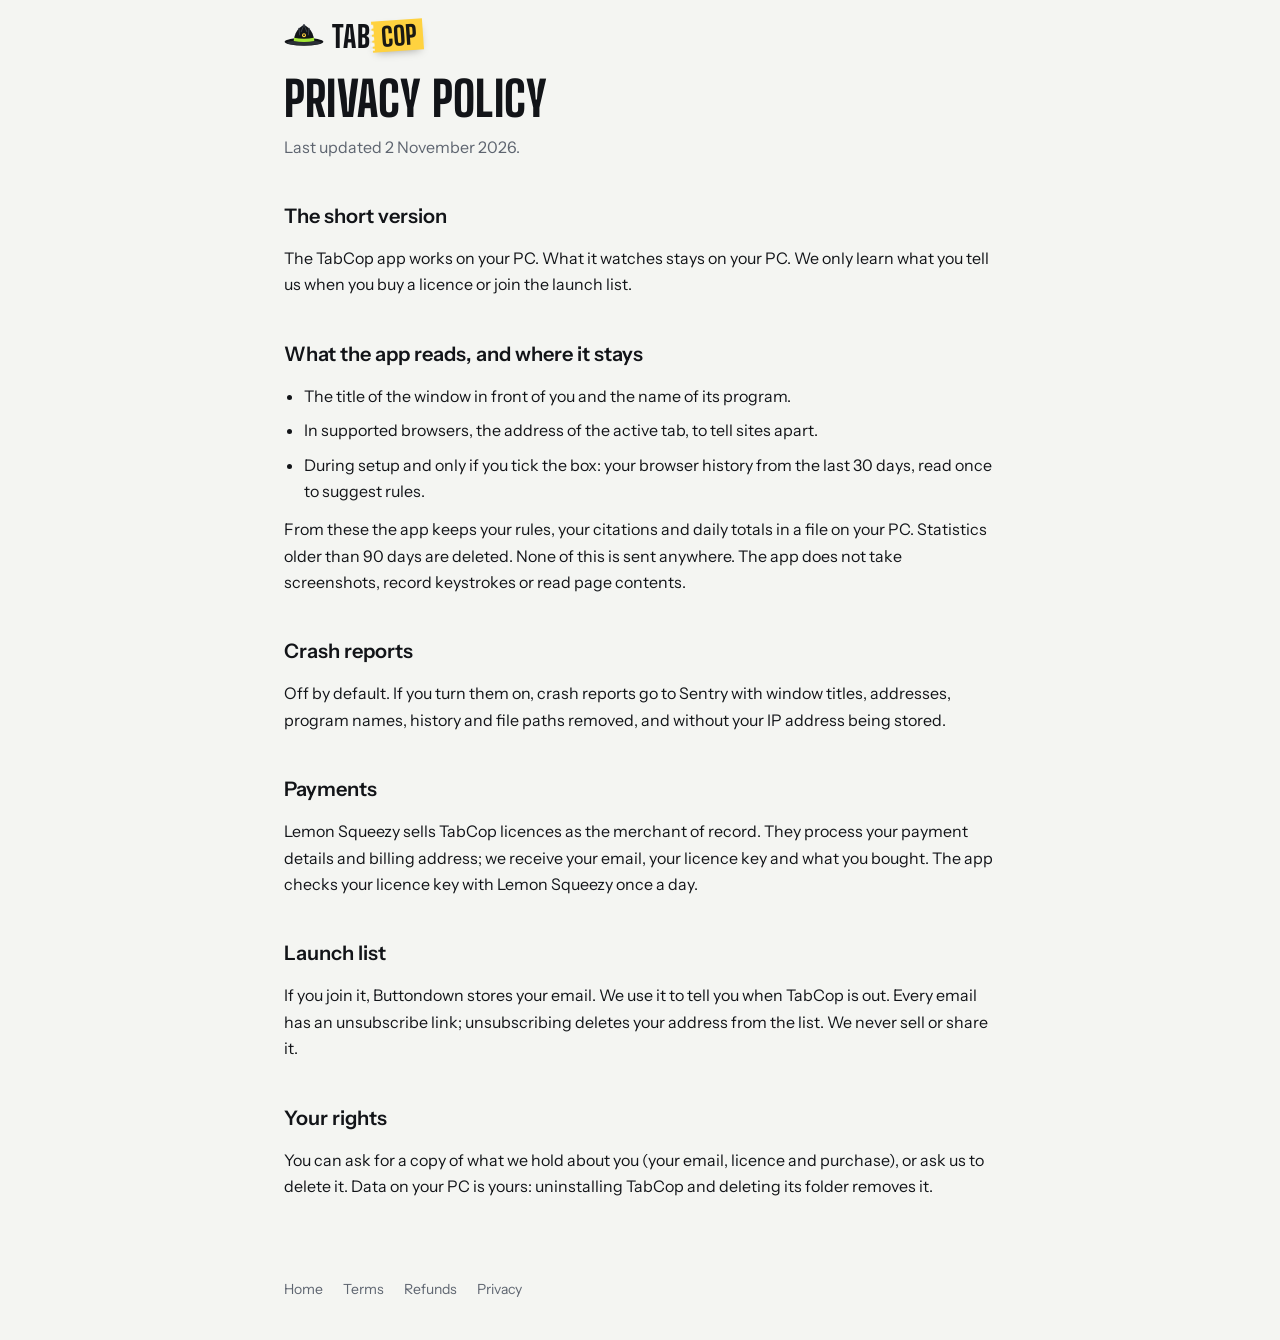
==== privacy/index.html @ 55a89e0f "Publish site from b881e9f" ====
<!DOCTYPE html><html lang="en"><head><meta charset="utf-8"><meta name="viewport" content="width=device-width, initial-scale=1"><title>Privacy policy · TabCop</title><meta name="description" content="What TabCop looks at, where it is kept, and who processes what."><meta property="og:title" content="Privacy policy · TabCop"><meta property="og:description" content="What TabCop looks at, where it is kept, and who processes what."><meta name="theme-color" content="#f4f5f2"><link rel="icon" href="/favicon.svg" type="image/svg+xml"><link rel="stylesheet" href="/_astro/Logo.6TvJ3xuP.css"></head><body><header class="mx-auto max-w-[760px] px-6 py-5"><a href="/" class="logo md" aria-label="TabCop home" data-astro-cid-f7espo7c><svg class="hat" viewBox="0 0 64 40" aria-hidden="true" data-astro-cid-f7espo7c><!-- drill sergeant's campaign hat: Montana-peak crown with four pinches,
         wide brim with a shaded underside, lime band, brass badge --><ellipse cx="32" cy="30" rx="31" ry="6.5" fill="#121418" data-astro-cid-f7espo7c></ellipse><ellipse cx="32" cy="31.6" rx="27" ry="4" fill="#2a2f36" data-astro-cid-f7espo7c></ellipse><path d="M15.5 29 C 16.5 20, 19.5 13, 24 8.5 L 32 2.5 L 40 8.5 C 44.5 13, 47.5 20, 48.5 29 Z" fill="#121418" data-astro-cid-f7espo7c></path><path d="M32 2.5 L 27.5 14 M32 2.5 L 36.5 14 M24 8.5 L 25 19 M40 8.5 L 39 19" stroke="#3b424c" stroke-width="1.5" stroke-linecap="round" fill="none" data-astro-cid-f7espo7c></path><path d="M16 23.5 Q 32 27 48 23.5 L 48.4 28.6 Q 32 32 15.6 28.6 Z" fill="#a3e635" data-astro-cid-f7espo7c></path><circle cx="32" cy="19.5" r="3.2" fill="#ffd23f" data-astro-cid-f7espo7c></circle><circle cx="32" cy="19.5" r="1.4" fill="#121418" data-astro-cid-f7espo7c></circle></svg><span class="word" data-astro-cid-f7espo7c><span class="tab" data-astro-cid-f7espo7c>Tab</span><span class="cop" data-astro-cid-f7espo7c>Cop</span></span></a></header><main class="mx-auto max-w-[760px] px-6 pb-20 text-[16px] leading-[1.65] [&amp;_h2]:mt-10 [&amp;_h2]:text-[20px] [&amp;_h2]:font-semibold [&amp;_p]:mt-3 [&amp;_li]:mt-2 [&amp;_ul]:mt-3 [&amp;_ul]:list-disc [&amp;_ul]:pl-5 [&amp;_a]:underline"><h1 class="display text-[48px]">Privacy policy</h1><p class="text-muted">Last updated 2 November 2026.</p><h2>The short version</h2><p>The TabCop app works on your PC. What it watches stays on your PC. We only learn what you tell us when you buy a licence or join the launch list.</p><h2>What the app reads, and where it stays</h2><ul><li>The title of the window in front of you and the name of its program.</li><li>In supported browsers, the address of the active tab, to tell sites apart.</li><li>During setup and only if you tick the box: your browser history from the last 30 days, read once to suggest rules.</li></ul><p>From these the app keeps your rules, your citations and daily totals in a file on your PC. Statistics older than 90 days are deleted. None of this is sent anywhere. The app does not take screenshots, record keystrokes or read page contents.</p><h2>Crash reports</h2><p>Off by default. If you turn them on, crash reports go to Sentry with window titles, addresses, program names, history and file paths removed, and without your IP address being stored.</p><h2>Payments</h2><p>Lemon Squeezy sells TabCop licences as the merchant of record. They process your payment details and billing address; we receive your email, your licence key and what you bought. The app checks your licence key with Lemon Squeezy once a day.</p><h2>Launch list</h2><p>If you join it, Buttondown stores your email. We use it to tell you when TabCop is out. Every email has an unsubscribe link; unsubscribing deletes your address from the list. We never sell or share it.</p><h2>Your rights</h2><p>You can ask for a copy of what we hold about you (your email, licence and purchase), or ask us to delete it. Data on your PC is yours: uninstalling TabCop and deleting its folder removes it.</p></main><footer class="mx-auto flex max-w-[760px] flex-wrap gap-5 px-6 pb-10 text-[14px] text-muted"><a href="/" class="hover:text-ink">Home</a><a href="/terms" class="hover:text-ink">Terms</a><a href="/refunds" class="hover:text-ink">Refunds</a><a href="/privacy" class="hover:text-ink">Privacy</a></footer></body></html>
---- _astro/Logo.6TvJ3xuP.css ----
@font-face{font-family:Big Shoulders Display;font-style:normal;font-display:swap;font-weight:800;src:url(/_astro/big-shoulders-display-vietnamese-800-normal.TfqTMNKp.woff2)format("woff2"),url(/_astro/big-shoulders-display-vietnamese-800-normal.zHzF0To4.woff)format("woff");unicode-range:U+102-103,U+110-111,U+128-129,U+168-169,U+1A0-1A1,U+1AF-1B0,U+300-301,U+303-304,U+308-309,U+323,U+329,U+1EA0-1EF9,U+20AB}@font-face{font-family:Big Shoulders Display;font-style:normal;font-display:swap;font-weight:800;src:url(/_astro/big-shoulders-display-latin-ext-800-normal.fpv_pHPA.woff2)format("woff2"),url(/_astro/big-shoulders-display-latin-ext-800-normal.BQnXNQRw.woff)format("woff");unicode-range:U+100-2BA,U+2BD-2C5,U+2C7-2CC,U+2CE-2D7,U+2DD-2FF,U+304,U+308,U+329,U+1D00-1DBF,U+1E00-1E9F,U+1EF2-1EFF,U+2020,U+20A0-20AB,U+20AD-20C0,U+2113,U+2C60-2C7F,U+A720-A7FF}@font-face{font-family:Big Shoulders Display;font-style:normal;font-display:swap;font-weight:800;src:url(/_astro/big-shoulders-display-latin-800-normal.DDUD9Xuh.woff2)format("woff2"),url(/_astro/big-shoulders-display-latin-800-normal.CI0lhnTM.woff)format("woff");unicode-range:U+??,U+131,U+152-153,U+2BB-2BC,U+2C6,U+2DA,U+2DC,U+304,U+308,U+329,U+2000-206F,U+20AC,U+2122,U+2191,U+2193,U+2212,U+2215,U+FEFF,U+FFFD}@font-face{font-family:Instrument Sans Variable;font-style:normal;font-display:swap;font-weight:400 700;src:url(/_astro/instrument-sans-latin-ext-wght-normal.B5bTHO_g.woff2)format("woff2-variations");unicode-range:U+100-2BA,U+2BD-2C5,U+2C7-2CC,U+2CE-2D7,U+2DD-2FF,U+304,U+308,U+329,U+1D00-1DBF,U+1E00-1E9F,U+1EF2-1EFF,U+2020,U+20A0-20AB,U+20AD-20C0,U+2113,U+2C60-2C7F,U+A720-A7FF}@font-face{font-family:Instrument Sans Variable;font-style:normal;font-display:swap;font-weight:400 700;src:url(/_astro/instrument-sans-latin-wght-normal.BbzFLZTg.woff2)format("woff2-variations");unicode-range:U+??,U+131,U+152-153,U+2BB-2BC,U+2C6,U+2DA,U+2DC,U+304,U+308,U+329,U+2000-206F,U+20AC,U+2122,U+2191,U+2193,U+2212,U+2215,U+FEFF,U+FFFD}@font-face{font-family:JetBrains Mono;font-style:normal;font-display:swap;font-weight:400;src:url([data-uri])format("woff2"),url([data-uri])format("woff");unicode-range:U+460-52F,U+1C80-1C8A,U+20B4,U+2DE0-2DFF,U+A640-A69F,U+FE2E-FE2F}@font-face{font-family:JetBrains Mono;font-style:normal;font-display:swap;font-weight:400;src:url(/_astro/jetbrains-mono-cyrillic-400-normal.BEIGL1Tu.woff2)format("woff2"),url(/_astro/jetbrains-mono-cyrillic-400-normal.ugxPyKxw.woff)format("woff");unicode-range:U+301,U+400-45F,U+490-491,U+4B0-4B1,U+2116}@font-face{font-family:JetBrains Mono;font-style:normal;font-display:swap;font-weight:400;src:url(/_astro/jetbrains-mono-greek-400-normal.C190GLew.woff2)format("woff2"),url(/_astro/jetbrains-mono-greek-400-normal.B9oWc5Lo.woff)format("woff");unicode-range:U+370-377,U+37A-37F,U+384-38A,U+38C,U+38E-3A1,U+3A3-3FF}@font-face{font-family:JetBrains Mono;font-style:normal;font-display:swap;font-weight:400;src:url([data-uri])format("woff2"),url(/_astro/jetbrains-mono-vietnamese-400-normal.CqNFfHCs.woff)format("woff");unicode-range:U+102-103,U+110-111,U+128-129,U+168-169,U+1A0-1A1,U+1AF-1B0,U+300-301,U+303-304,U+308-309,U+323,U+329,U+1EA0-1EF9,U+20AB}@font-face{font-family:JetBrains Mono;font-style:normal;font-display:swap;font-weight:400;src:url(/_astro/jetbrains-mono-latin-ext-400-normal.Bc8Ftmh3.woff2)format("woff2"),url(/_astro/jetbrains-mono-latin-ext-400-normal.fXTG6kC5.woff)format("woff");unicode-range:U+100-2BA,U+2BD-2C5,U+2C7-2CC,U+2CE-2D7,U+2DD-2FF,U+304,U+308,U+329,U+1D00-1DBF,U+1E00-1E9F,U+1EF2-1EFF,U+2020,U+20A0-20AB,U+20AD-20C0,U+2113,U+2C60-2C7F,U+A720-A7FF}@font-face{font-family:JetBrains Mono;font-style:normal;font-display:swap;font-weight:400;src:url(/_astro/jetbrains-mono-latin-400-normal.V6pRDFza.woff2)format("woff2"),url(/_astro/jetbrains-mono-latin-400-normal.6-qcROiO.woff)format("woff");unicode-range:U+??,U+131,U+152-153,U+2BB-2BC,U+2C6,U+2DA,U+2DC,U+304,U+308,U+329,U+2000-206F,U+20AC,U+2122,U+2191,U+2193,U+2212,U+2215,U+FEFF,U+FFFD}@font-face{font-family:JetBrains Mono;font-style:normal;font-display:swap;font-weight:600;src:url([data-uri])format("woff2"),url([data-uri])format("woff");unicode-range:U+460-52F,U+1C80-1C8A,U+20B4,U+2DE0-2DFF,U+A640-A69F,U+FE2E-FE2F}@font-face{font-family:JetBrains Mono;font-style:normal;font-display:swap;font-weight:600;src:url(/_astro/jetbrains-mono-cyrillic-600-normal.EVf6-Yzo.woff2)format("woff2"),url(/_astro/jetbrains-mono-cyrillic-600-normal.8K4wrrwR.woff)format("woff");unicode-range:U+301,U+400-45F,U+490-491,U+4B0-4B1,U+2116}@font-face{font-family:JetBrains Mono;font-style:normal;font-display:swap;font-weight:600;src:url(/_astro/jetbrains-mono-greek-600-normal.H7WoG9Et.woff2)format("woff2"),url(/_astro/jetbrains-mono-greek-600-normal.mc2nkWzM.woff)format("woff");unicode-range:U+370-377,U+37A-37F,U+384-38A,U+38C,U+38E-3A1,U+3A3-3FF}@font-face{font-family:JetBrains Mono;font-style:normal;font-display:swap;font-weight:600;src:url([data-uri])format("woff2"),url(/_astro/jetbrains-mono-vietnamese-600-normal.OWROknRo.woff)format("woff");unicode-range:U+102-103,U+110-111,U+128-129,U+168-169,U+1A0-1A1,U+1AF-1B0,U+300-301,U+303-304,U+308-309,U+323,U+329,U+1EA0-1EF9,U+20AB}@font-face{font-family:JetBrains Mono;font-style:normal;font-display:swap;font-weight:600;src:url(/_astro/jetbrains-mono-latin-ext-600-normal.BfB_LPfz.woff2)format("woff2"),url(/_astro/jetbrains-mono-latin-ext-600-normal.DObL3zCW.woff)format("woff");unicode-range:U+100-2BA,U+2BD-2C5,U+2C7-2CC,U+2CE-2D7,U+2DD-2FF,U+304,U+308,U+329,U+1D00-1DBF,U+1E00-1E9F,U+1EF2-1EFF,U+2020,U+20A0-20AB,U+20AD-20C0,U+2113,U+2C60-2C7F,U+A720-A7FF}@font-face{font-family:JetBrains Mono;font-style:normal;font-display:swap;font-weight:600;src:url(/_astro/jetbrains-mono-latin-600-normal.C8RAYTDA.woff2)format("woff2"),url(/_astro/jetbrains-mono-latin-600-normal.BfsvjouI.woff)format("woff");unicode-range:U+??,U+131,U+152-153,U+2BB-2BC,U+2C6,U+2DA,U+2DC,U+304,U+308,U+329,U+2000-206F,U+20AC,U+2122,U+2191,U+2193,U+2212,U+2215,U+FEFF,U+FFFD}@layer properties{@supports (((-webkit-hyphens:none)) and (not (margin-trim:inline))) or ((-moz-orient:inline) and (not (color:rgb(from red r g b)))){*,:before,:after,::backdrop{--tw-rotate-x:initial;--tw-rotate-y:initial;--tw-rotate-z:initial;--tw-skew-x:initial;--tw-skew-y:initial;--tw-divide-y-reverse:0;--tw-border-style:solid;--tw-leading:initial;--tw-font-weight:initial;--tw-shadow:0 0 #0000;--tw-shadow-color:initial;--tw-shadow-alpha:100%;--tw-inset-shadow:0 0 #0000;--tw-inset-shadow-color:initial;--tw-inset-shadow-alpha:100%;--tw-ring-color:initial;--tw-ring-shadow:0 0 #0000;--tw-inset-ring-color:initial;--tw-inset-ring-shadow:0 0 #0000;--tw-ring-inset:initial;--tw-ring-offset-width:0px;--tw-ring-offset-color:#fff;--tw-ring-offset-shadow:0 0 #0000}}}@layer theme{:root,:host{--font-sans:"Instrument Sans Variable", sans-serif;--font-mono:"JetBrains Mono", monospace;--color-white:#fff;--spacing:.25rem;--font-weight-normal:400;--font-weight-semibold:600;--default-transition-duration:.15s;--default-transition-timing-function:cubic-bezier(.4, 0, .2, 1);--default-font-family:"Instrument Sans Variable", sans-serif;--default-mono-font-family:"JetBrains Mono", monospace;--font-display:"Big Shoulders Display", sans-serif}}@layer base{*,:after,:before,::backdrop{box-sizing:border-box;border:0 solid;margin:0;padding:0}::file-selector-button{box-sizing:border-box;border:0 solid;margin:0;padding:0}html,:host{-webkit-text-size-adjust:100%;tab-size:4;line-height:1.5;font-family:var(--default-font-family,-apple-system, BlinkMacSystemFont, "Segoe UI", Roboto, "Helvetica Neue", "Noto Sans", Arial, sans-serif, "Apple Color Emoji", "Segoe UI Emoji", "Segoe UI Symbol", "Noto Color Emoji");font-feature-settings:var(--default-font-feature-settings,normal);font-variation-settings:var(--default-font-variation-settings,normal);-webkit-tap-highlight-color:transparent}hr{height:0;color:inherit;border-top-width:1px}abbr:where([title]){text-decoration:underline dotted}h1,h2,h3,h4,h5,h6{font-size:inherit;font-weight:inherit}a{color:inherit;-webkit-text-decoration:inherit;-webkit-text-decoration:inherit;-webkit-text-decoration:inherit;text-decoration:inherit}b,strong{font-weight:bolder}code,kbd,samp,pre{font-family:var(--default-mono-font-family,ui-monospace, SFMono-Regular, Menlo, Monaco, Consolas, "Liberation Mono", "Courier New", monospace);font-feature-settings:var(--default-mono-font-feature-settings,normal);font-variation-settings:var(--default-mono-font-variation-settings,normal);font-size:1em}small{font-size:80%}sub,sup{vertical-align:baseline;font-size:75%;line-height:0;position:relative}sub{bottom:-.25em}sup{top:-.5em}table{text-indent:0;border-color:inherit;border-collapse:collapse}:-moz-focusring:where(:not(iframe)){outline:auto}progress{vertical-align:baseline}summary{display:list-item}ol,ul,menu{list-style:none}img,svg,video,canvas,audio,iframe,embed,object{vertical-align:middle;display:block}img,video{max-width:100%;height:auto}button,input,select,optgroup,textarea{font:inherit;font-feature-settings:inherit;font-variation-settings:inherit;letter-spacing:inherit;color:inherit;opacity:1;background-color:#0000;border-radius:0}::file-selector-button{font:inherit;font-feature-settings:inherit;font-variation-settings:inherit;letter-spacing:inherit;color:inherit;opacity:1;background-color:#0000;border-radius:0}:where(select:is([multiple],[size])) optgroup{font-weight:bolder}:where(select:is([multiple],[size])) optgroup option{padding-inline-start:20px}::file-selector-button{margin-inline-end:4px}::placeholder{opacity:1}@supports (not ((-webkit-appearance:-apple-pay-button))) or (contain-intrinsic-size:1px){::placeholder{color:currentColor}@supports (color:color-mix(in lab, red, red)){::placeholder{color:color-mix(in oklab, currentcolor 50%, transparent)}}}textarea{resize:vertical}::-webkit-search-decoration{-webkit-appearance:none}::-webkit-date-and-time-value{min-height:1lh;text-align:inherit}::-webkit-datetime-edit{display:inline-flex}::-webkit-datetime-edit-fields-wrapper{padding:0}::-webkit-datetime-edit{padding-block:0}::-webkit-datetime-edit-year-field{padding-block:0}::-webkit-datetime-edit-month-field{padding-block:0}::-webkit-datetime-edit-day-field{padding-block:0}::-webkit-datetime-edit-hour-field{padding-block:0}::-webkit-datetime-edit-minute-field{padding-block:0}::-webkit-datetime-edit-second-field{padding-block:0}::-webkit-datetime-edit-millisecond-field{padding-block:0}::-webkit-datetime-edit-meridiem-field{padding-block:0}::-webkit-calendar-picker-indicator{line-height:1}:-moz-ui-invalid{box-shadow:none}button,input:where([type=button],[type=reset],[type=submit]){appearance:button}::file-selector-button{appearance:button}::-webkit-inner-spin-button{height:auto}::-webkit-outer-spin-button{height:auto}[hidden]:where(:not([hidden=until-found])){display:none!important}}@layer components;@layer utilities{.sr-only{clip-path:inset(50%);white-space:nowrap;border-width:0;width:1px;height:1px;margin:-1px;padding:0;position:absolute;overflow:hidden}.absolute{position:absolute}.relative{position:relative}.static{position:static}.top-6{top:calc(var(--spacing) * 6)}.top-8{top:calc(var(--spacing) * 8)}.right-2{right:calc(var(--spacing) * 2)}.right-\[-38\%\]{right:-38%}.bottom-0{bottom:0}.left-5{left:calc(var(--spacing) * 5)}.left-6{left:calc(var(--spacing) * 6)}.m-0{margin:0}.mx-auto{margin-inline:auto}.my-1{margin-block:var(--spacing)}.mt-2{margin-top:calc(var(--spacing) * 2)}.mt-3{margin-top:calc(var(--spacing) * 3)}.mt-4{margin-top:calc(var(--spacing) * 4)}.mt-5{margin-top:calc(var(--spacing) * 5)}.mt-6{margin-top:calc(var(--spacing) * 6)}.mt-8{margin-top:calc(var(--spacing) * 8)}.mt-10{margin-top:calc(var(--spacing) * 10)}.mt-12{margin-top:calc(var(--spacing) * 12)}.mb-8{margin-bottom:calc(var(--spacing) * 8)}.block{display:block}.flex{display:flex}.grid{display:grid}.inline-block{display:inline-block}.h-\[220px\]{height:220px}.w-\[36\%\]{width:36%}.w-\[54\%\]{width:54%}.w-\[58\%\]{width:58%}.w-\[62\%\]{width:62%}.w-\[150px\]{width:150px}.max-w-\[16ch\]{max-width:16ch}.max-w-\[30ch\]{max-width:30ch}.max-w-\[40ch\]{max-width:40ch}.max-w-\[46ch\]{max-width:46ch}.max-w-\[52ch\]{max-width:52ch}.max-w-\[62ch\]{max-width:62ch}.max-w-\[520px\]{max-width:520px}.max-w-\[760px\]{max-width:760px}.max-w-\[860px\]{max-width:860px}.max-w-\[1180px\]{max-width:1180px}.min-w-\[240px\]{min-width:240px}.flex-1{flex:1}.-rotate-6{rotate:-6deg}.rotate-\[-7deg\]{rotate:-7deg}.transform{transform:var(--tw-rotate-x,) var(--tw-rotate-y,) var(--tw-rotate-z,) var(--tw-skew-x,) var(--tw-skew-y,)}.cursor-pointer{cursor:pointer}.list-none{list-style-type:none}.grid-cols-1{grid-template-columns:repeat(1,minmax(0,1fr))}.grid-cols-\[150px_1fr\]{grid-template-columns:150px 1fr}.flex-col{flex-direction:column}.flex-wrap{flex-wrap:wrap}.items-baseline{align-items:baseline}.items-center{align-items:center}.items-end{align-items:flex-end}.justify-between{justify-content:space-between}.gap-1\.5{gap:calc(var(--spacing) * 1.5)}.gap-2{gap:calc(var(--spacing) * 2)}.gap-3{gap:calc(var(--spacing) * 3)}.gap-4{gap:calc(var(--spacing) * 4)}.gap-5{gap:calc(var(--spacing) * 5)}.gap-6{gap:calc(var(--spacing) * 6)}.gap-12{gap:calc(var(--spacing) * 12)}:where(.divide-y>:not(:last-child)){--tw-divide-y-reverse:0;border-bottom-style:var(--tw-border-style);border-top-style:var(--tw-border-style);border-top-width:calc(1px * var(--tw-divide-y-reverse));border-bottom-width:calc(1px * calc(1 - var(--tw-divide-y-reverse)))}:where(.divide-line>:not(:last-child)){border-color:var(--line)}.self-center{align-self:center}.overflow-hidden{overflow:hidden}.rounded-\[4px\]{border-radius:4px}.rounded-\[5px\]{border-radius:5px}.rounded-\[8px\]{border-radius:8px}.rounded-\[12px\]{border-radius:12px}.border{border-style:var(--tw-border-style);border-width:1px}.border-\[1\.5px\]{border-style:var(--tw-border-style);border-width:1.5px}.border-y{border-block-style:var(--tw-border-style);border-block-width:1px}.border-t{border-top-style:var(--tw-border-style);border-top-width:1px}.border-dashed{--tw-border-style:dashed;border-style:dashed}.border-line{border-color:var(--line)}.bg-\[\#fffdf7\]{background-color:#fffdf7}.bg-ink{background-color:var(--ink)}.bg-raised{background-color:var(--raised)}.bg-surface{background-color:var(--surface)}.bg-wash{background-color:var(--wash)}.p-3{padding:calc(var(--spacing) * 3)}.p-6{padding:calc(var(--spacing) * 6)}.px-2{padding-inline:calc(var(--spacing) * 2)}.px-3{padding-inline:calc(var(--spacing) * 3)}.px-4{padding-inline:calc(var(--spacing) * 4)}.px-5{padding-inline:calc(var(--spacing) * 5)}.px-6{padding-inline:calc(var(--spacing) * 6)}.py-1{padding-block:var(--spacing)}.py-1\.5{padding-block:calc(var(--spacing) * 1.5)}.py-3\.5{padding-block:calc(var(--spacing) * 3.5)}.py-5{padding-block:calc(var(--spacing) * 5)}.py-10{padding-block:calc(var(--spacing) * 10)}.py-20{padding-block:calc(var(--spacing) * 20)}.pt-10{padding-top:calc(var(--spacing) * 10)}.pb-10{padding-bottom:calc(var(--spacing) * 10)}.pb-20{padding-bottom:calc(var(--spacing) * 20)}.text-\[11px\]{font-size:11px}.text-\[13px\]{font-size:13px}.text-\[14px\]{font-size:14px}.text-\[15px\]{font-size:15px}.text-\[16px\]{font-size:16px}.text-\[18px\]{font-size:18px}.text-\[19px\]{font-size:19px}.text-\[20px\]{font-size:20px}.text-\[22px\]{font-size:22px}.text-\[48px\]{font-size:48px}.text-\[56px\]{font-size:56px}.text-\[clamp\(2\.4rem\,4\.5vw\,3\.8rem\)\]{font-size:clamp(2.4rem,4.5vw,3.8rem)}.text-\[clamp\(2\.6rem\,5vw\,4\.4rem\)\]{font-size:clamp(2.6rem,5vw,4.4rem)}.text-\[clamp\(3\.2rem\,7vw\,6rem\)\]{font-size:clamp(3.2rem,7vw,6rem)}.leading-\[1\.65\]{--tw-leading:1.65;line-height:1.65}.font-normal{--tw-font-weight:var(--font-weight-normal);font-weight:var(--font-weight-normal)}.font-semibold{--tw-font-weight:var(--font-weight-semibold);font-weight:var(--font-weight-semibold)}.text-\[\#c9cdc6\]{color:#c9cdc6}.text-\[\#f4f5f2\]{color:#f4f5f2}.text-ink{color:var(--ink)}.text-muted{color:var(--muted)}.text-ticket{color:var(--ticket)}.text-white{color:var(--color-white)}.underline{text-decoration-line:underline}.shadow-\[0_0_0_1px_var\(--line\)\]{--tw-shadow:0 0 0 1px var(--tw-shadow-color,var(--line));box-shadow:var(--tw-inset-shadow), var(--tw-inset-ring-shadow), var(--tw-ring-offset-shadow), var(--tw-ring-shadow), var(--tw-shadow)}.shadow-\[0_0_0_2px_var\(--ink\)\]{--tw-shadow:0 0 0 2px var(--tw-shadow-color,var(--ink));box-shadow:var(--tw-inset-shadow), var(--tw-inset-ring-shadow), var(--tw-ring-offset-shadow), var(--tw-ring-shadow), var(--tw-shadow)}.shadow-\[0_10px_24px_-10px_rgba\(0\,0\,0\,\.4\)\]{--tw-shadow:0 10px 24px -10px var(--tw-shadow-color,#0006);box-shadow:var(--tw-inset-shadow), var(--tw-inset-ring-shadow), var(--tw-ring-offset-shadow), var(--tw-ring-shadow), var(--tw-shadow)}.transition{transition-property:color,background-color,border-color,outline-color,text-decoration-color,fill,stroke,--tw-gradient-from,--tw-gradient-via,--tw-gradient-to,opacity,box-shadow,transform,translate,scale,rotate,filter,-webkit-backdrop-filter,backdrop-filter,display,content-visibility,overlay,pointer-events;transition-timing-function:var(--tw-ease,var(--default-transition-timing-function));transition-duration:var(--tw-duration,var(--default-transition-duration))}.group-open\:rotate-45:is(:where(.group):is([open],:popover-open,:open) *){rotate:45deg}.placeholder\:text-muted::placeholder{color:var(--muted)}@media (hover:hover){.hover\:text-ink:hover{color:var(--ink)}}.disabled\:cursor-not-allowed:disabled{cursor:not-allowed}.disabled\:opacity-50:disabled{opacity:.5}@media (width>=40rem){.sm\:col-span-2{grid-column:span 2/span 2}.sm\:grid-cols-2{grid-template-columns:repeat(2,minmax(0,1fr))}}@media (width>=64rem){.lg\:grid-cols-2{grid-template-columns:repeat(2,minmax(0,1fr))}.lg\:grid-cols-\[2fr_3fr_3fr\]{grid-template-columns:2fr 3fr 3fr}.lg\:grid-cols-\[3fr_2fr_2fr\]{grid-template-columns:3fr 2fr 2fr}.lg\:grid-cols-\[5fr_6fr\]{grid-template-columns:5fr 6fr}.lg\:grid-cols-\[5fr_7fr\]{grid-template-columns:5fr 7fr}}.\[\&_a\]\:underline a{text-decoration-line:underline}.\[\&_h2\]\:mt-10 h2{margin-top:calc(var(--spacing) * 10)}.\[\&_h2\]\:text-\[20px\] h2{font-size:20px}.\[\&_h2\]\:font-semibold h2{--tw-font-weight:var(--font-weight-semibold);font-weight:var(--font-weight-semibold)}.\[\&_li\]\:mt-2 li{margin-top:calc(var(--spacing) * 2)}.\[\&_p\]\:mt-3 p,.\[\&_ul\]\:mt-3 ul{margin-top:calc(var(--spacing) * 3)}.\[\&_ul\]\:list-disc ul{list-style-type:disc}.\[\&_ul\]\:pl-5 ul{padding-left:calc(var(--spacing) * 5)}}:root{--bg:#f4f5f2;--surface:#fff;--raised:#fafaf8;--ink:#121418;--muted:#5e6570;--line:#e2e4e0;--wash:#eceee9;--ticket:#ffd23f;--ticket-ink:#1b1a14;--ticket-text:#8a6a00;--go:#a3e635;--on-go:#13200a;--red:#d63b30;--green:#2e8b5e;color-scheme:light}html{scroll-behavior:smooth}body{background:var(--bg);color:var(--ink);font-family:var(--font-sans);-webkit-font-smoothing:antialiased;margin:0;font-size:17px;line-height:1.5}.display{font-family:var(--font-display);text-transform:uppercase;letter-spacing:.005em;font-weight:800;line-height:.96}.mono{font-family:var(--font-mono);font-variant-numeric:tabular-nums}:focus-visible{outline:2px solid var(--ink);outline-offset:3px}.citation{background:var(--ticket);color:var(--ticket-ink);font:500 12px/1.55 var(--font-mono);position:relative;box-shadow:0 16px 30px -12px #00000073}.citation:before{content:"";background:radial-gradient(circle at 5px 0, transparent 4px, var(--ticket) 4.5px) -5px 0 / 10px 6px repeat-x;height:6px;position:absolute;top:-6px;left:0;right:0}.citation .row{white-space:nowrap;justify-content:space-between;gap:10px;display:flex}.dl{cursor:pointer;font-family:var(--font-sans);color:inherit;background:0 0;border:0;align-items:stretch;padding:0;text-decoration:none;display:inline-flex;position:relative}.dl .main{background:var(--go);color:var(--on-go);z-index:2;border-radius:4px 0 0 4px;align-items:center;gap:12px;padding:17px 22px 17px 20px;font-size:17px;font-weight:600;line-height:1;display:inline-flex;position:relative}.dl .stub{z-index:2;background:var(--ink);color:var(--go);font:600 10.5px/1.1 var(--font-mono);letter-spacing:.04em;text-align:left;transform-origin:0 100%;border-radius:0 4px 4px 0;flex-direction:column;justify-content:center;gap:3px;padding:0 16px 0 14px;transition:transform .26s cubic-bezier(.3,1.4,.5,1);display:flex;position:relative}.dl .stub b{font:800 19px/1 var(--font-display)}.dl .stub:before{content:"";background:radial-gradient(circle, var(--bg) 2.2px, transparent 2.6px) 0 0 / 6px 7px repeat-y;width:6px;position:absolute;top:3px;bottom:3px;left:-3px}.dl .main,.dl .stub{box-shadow:0 3px #121418d9}.dl .peek{z-index:1;pointer-events:none;width:58px;height:46px;position:absolute;bottom:100%;left:22px;overflow:hidden}.dl .peek svg{width:58px;transition:transform .28s cubic-bezier(.2,.9,.25,1.2);transform:translateY(115%)}.dl .say{z-index:3;white-space:nowrap;color:#1d1d1f;font:600 13px/1 var(--font-sans);opacity:0;pointer-events:none;background:#fffdf7;border-radius:10px;padding:8px 10px;transition:opacity .16s,transform .2s;position:absolute;bottom:calc(100% + 14px);left:86px;transform:translateY(6px)scale(.95);box-shadow:0 8px 18px -8px #0006,0 0 0 1px #0000000f}.dl:hover .stub,.dl:focus-visible .stub{transform:rotate(7deg)translate(3px,-2px)}.dl:hover .peek svg,.dl:focus-visible .peek svg{transform:translateY(8%)}.dl:hover .say,.dl:focus-visible .say{opacity:1;transition-delay:.16s;transform:none}.dl:active .main,.dl:active .stub{transform:translateY(2px);box-shadow:0 1px #121418d9}.dl.torn .stub{animation:.7s cubic-bezier(.5,0,.75,0) forwards tear}.dl.torn .say{opacity:1;transform:none}@keyframes tear{0%{transform:rotate(7deg)translate(3px,-2px)}25%{transform:rotate(16deg)translate(10px,-6px)}to{opacity:0;transform:rotate(48deg)translate(60px,240px)}}.desk{aspect-ratio:16/10.2;box-shadow:0 30px 60px -30px #0a0e1473, 0 0 0 1px var(--line);background:#dde1dc;border-radius:12px;position:relative;overflow:hidden}.desk .win{background:#fff;border-radius:8px;width:74%;height:78%;position:absolute;top:6%;left:4%;overflow:hidden;box-shadow:0 12px 30px -12px #0006}.desk .tabs{background:#dee1e6;align-items:end;gap:4px;height:30px;padding:0 8px;display:flex}.desk .tab{height:24px;font:500 11px/24px var(--font-sans);color:#444;background:#f6f7f8;border-radius:6px 6px 0 0;padding:0 12px}.desk .video{aspect-ratio:16/9;background:linear-gradient(#23324a,#563a3a 70%,#2b1f1c);border-radius:6px;width:66%;position:absolute;top:52px;left:4%}.desk .video:after{content:"";background:linear-gradient(90deg,red 38%,#ffffff59 38%);height:3px;position:absolute;bottom:8%;left:3%;right:3%}.desk .side{gap:8px;width:22%;display:grid;position:absolute;top:52px;right:3%}.desk .side i{aspect-ratio:16/9;background:#c9ced6;border-radius:4px;display:block}.desk .taskbar{border-top:1px solid var(--line);background:#ffffffb3;height:7%;position:absolute;bottom:0;left:0;right:0}.desk .sgt{width:27%;position:absolute;bottom:7%;right:-2%}.desk .sgt svg{filter:drop-shadow(0 8px 12px #00000040);width:100%;display:block}.desk .bubble{color:#1d1d1f;background:#fffdf7;border-radius:12px;width:42%;padding:10px 12px;font-size:clamp(11px,1.15vw,14px);font-weight:600;line-height:1.3;position:absolute;bottom:52%;right:21%;box-shadow:0 10px 24px -10px #00000073,0 0 0 1px #0000000f}.desk .bubble .acts{gap:6px;margin-top:8px;display:flex}.desk .bubble .acts span{font:600 10.5px/1 var(--font-sans);border:1px solid #d9d6cc;border-radius:5px;padding:6px 8px}.desk .bubble .acts span:first-child{color:#fff;background:#1d1d1f;border-color:#1d1d1f}.desk .bubble .lost{font:600 10px/1 var(--font-mono);color:#c0392b;margin-top:6px}.desk .citation{width:34%;padding:14px 14px 12px;font-size:clamp(8px,.9vw,11px);position:absolute;top:40%;left:4%;transform:rotate(-5deg)}@media (prefers-reduced-motion:reduce){*,:before,:after{transition-duration:0s!important;animation-duration:0s!important}}@media (width<=640px){.desk{aspect-ratio:4/4.4}.desk .win{height:62%}.desk .bubble{z-index:2;width:60%;font-size:12.5px;top:30%;bottom:auto;right:6%}.desk .citation{width:46%;font-size:9px;top:auto;bottom:9%;left:3%}.desk .sgt{width:34%}}@property --tw-rotate-x{syntax:"*";inherits:false}@property --tw-rotate-y{syntax:"*";inherits:false}@property --tw-rotate-z{syntax:"*";inherits:false}@property --tw-skew-x{syntax:"*";inherits:false}@property --tw-skew-y{syntax:"*";inherits:false}@property --tw-divide-y-reverse{syntax:"*";inherits:false;initial-value:0}@property --tw-border-style{syntax:"*";inherits:false;initial-value:solid}@property --tw-leading{syntax:"*";inherits:false}@property --tw-font-weight{syntax:"*";inherits:false}@property --tw-shadow{syntax:"*";inherits:false;initial-value:0 0 #0000}@property --tw-shadow-color{syntax:"*";inherits:false}@property --tw-shadow-alpha{syntax:"<percentage>";inherits:false;initial-value:100%}@property --tw-inset-shadow{syntax:"*";inherits:false;initial-value:0 0 #0000}@property --tw-inset-shadow-color{syntax:"*";inherits:false}@property --tw-inset-shadow-alpha{syntax:"<percentage>";inherits:false;initial-value:100%}@property --tw-ring-color{syntax:"*";inherits:false}@property --tw-ring-shadow{syntax:"*";inherits:false;initial-value:0 0 #0000}@property --tw-inset-ring-color{syntax:"*";inherits:false}@property --tw-inset-ring-shadow{syntax:"*";inherits:false;initial-value:0 0 #0000}@property --tw-ring-inset{syntax:"*";inherits:false}@property --tw-ring-offset-width{syntax:"<length>";inherits:false;initial-value:0}@property --tw-ring-offset-color{syntax:"*";inherits:false;initial-value:#fff}@property --tw-ring-offset-shadow{syntax:"*";inherits:false;initial-value:0 0 #0000}.logo[data-astro-cid-f7espo7c]{color:var(--ink);font-family:var(--font-display);text-transform:uppercase;align-items:center;gap:8px;font-weight:800;line-height:1;text-decoration:none;display:inline-flex}.word[data-astro-cid-f7espo7c]{align-items:center;display:inline-flex}.hat[data-astro-cid-f7espo7c]{transform-origin:50% 90%;width:40px;height:auto;transition:transform .22s cubic-bezier(.3,1.4,.5,1)}.tab[data-astro-cid-f7espo7c]{letter-spacing:.01em;font-size:30px}.cop[data-astro-cid-f7espo7c]{background:var(--ticket);color:var(--ticket-ink);margin-left:2px;padding:3px 7px 2px 9px;font-size:26px;transition:transform .22s cubic-bezier(.3,1.4,.5,1);position:relative;transform:rotate(-4deg);box-shadow:0 4px 10px -4px #00000059}.cop[data-astro-cid-f7espo7c]:before{content:"";background:radial-gradient(circle, var(--bg) 2px, transparent 2.4px) 0 0 / 6px 6px repeat-y;width:6px;position:absolute;top:2px;bottom:2px;left:-3px}.logo[data-astro-cid-f7espo7c]:hover .hat[data-astro-cid-f7espo7c]{transform:rotate(-8deg)translateY(-2px)}.logo[data-astro-cid-f7espo7c]:hover .cop[data-astro-cid-f7espo7c]{transform:rotate(3deg)}.lg[data-astro-cid-f7espo7c] .hat[data-astro-cid-f7espo7c]{width:50px}.lg[data-astro-cid-f7espo7c] .tab[data-astro-cid-f7espo7c]{font-size:38px}.lg[data-astro-cid-f7espo7c] .cop[data-astro-cid-f7espo7c]{font-size:33px}
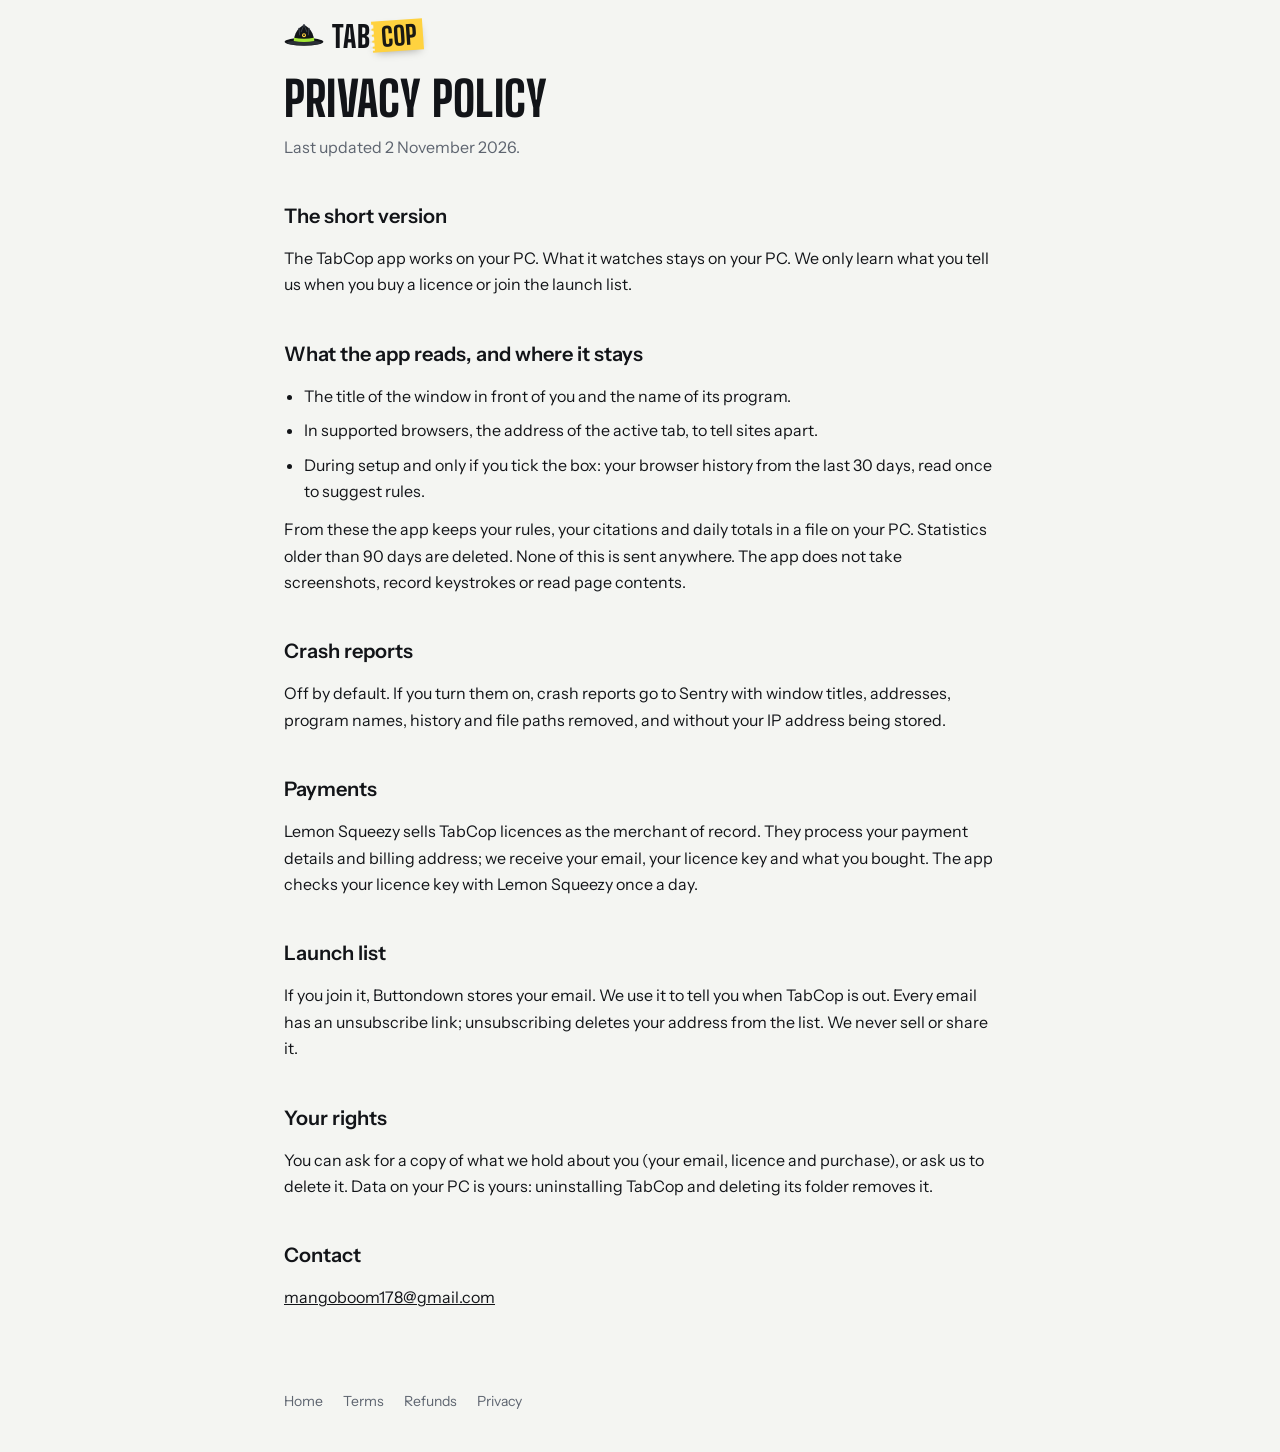
==== commit 65dc8859: "Publish site from 203ddc3" ====
--- a/privacy/index.html
+++ b/privacy/index.html
@@ -1,2 +1,2 @@
 <!DOCTYPE html><html lang="en"><head><meta charset="utf-8"><meta name="viewport" content="width=device-width, initial-scale=1"><title>Privacy policy · TabCop</title><meta name="description" content="What TabCop looks at, where it is kept, and who processes what."><meta property="og:title" content="Privacy policy · TabCop"><meta property="og:description" content="What TabCop looks at, where it is kept, and who processes what."><meta name="theme-color" content="#f4f5f2"><link rel="icon" href="/favicon.svg" type="image/svg+xml"><link rel="stylesheet" href="/_astro/Logo.6TvJ3xuP.css"></head><body><header class="mx-auto max-w-[760px] px-6 py-5"><a href="/" class="logo md" aria-label="TabCop home" data-astro-cid-f7espo7c><svg class="hat" viewBox="0 0 64 40" aria-hidden="true" data-astro-cid-f7espo7c><!-- drill sergeant's campaign hat: Montana-peak crown with four pinches,
-         wide brim with a shaded underside, lime band, brass badge --><ellipse cx="32" cy="30" rx="31" ry="6.5" fill="#121418" data-astro-cid-f7espo7c></ellipse><ellipse cx="32" cy="31.6" rx="27" ry="4" fill="#2a2f36" data-astro-cid-f7espo7c></ellipse><path d="M15.5 29 C 16.5 20, 19.5 13, 24 8.5 L 32 2.5 L 40 8.5 C 44.5 13, 47.5 20, 48.5 29 Z" fill="#121418" data-astro-cid-f7espo7c></path><path d="M32 2.5 L 27.5 14 M32 2.5 L 36.5 14 M24 8.5 L 25 19 M40 8.5 L 39 19" stroke="#3b424c" stroke-width="1.5" stroke-linecap="round" fill="none" data-astro-cid-f7espo7c></path><path d="M16 23.5 Q 32 27 48 23.5 L 48.4 28.6 Q 32 32 15.6 28.6 Z" fill="#a3e635" data-astro-cid-f7espo7c></path><circle cx="32" cy="19.5" r="3.2" fill="#ffd23f" data-astro-cid-f7espo7c></circle><circle cx="32" cy="19.5" r="1.4" fill="#121418" data-astro-cid-f7espo7c></circle></svg><span class="word" data-astro-cid-f7espo7c><span class="tab" data-astro-cid-f7espo7c>Tab</span><span class="cop" data-astro-cid-f7espo7c>Cop</span></span></a></header><main class="mx-auto max-w-[760px] px-6 pb-20 text-[16px] leading-[1.65] [&amp;_h2]:mt-10 [&amp;_h2]:text-[20px] [&amp;_h2]:font-semibold [&amp;_p]:mt-3 [&amp;_li]:mt-2 [&amp;_ul]:mt-3 [&amp;_ul]:list-disc [&amp;_ul]:pl-5 [&amp;_a]:underline"><h1 class="display text-[48px]">Privacy policy</h1><p class="text-muted">Last updated 2 November 2026.</p><h2>The short version</h2><p>The TabCop app works on your PC. What it watches stays on your PC. We only learn what you tell us when you buy a licence or join the launch list.</p><h2>What the app reads, and where it stays</h2><ul><li>The title of the window in front of you and the name of its program.</li><li>In supported browsers, the address of the active tab, to tell sites apart.</li><li>During setup and only if you tick the box: your browser history from the last 30 days, read once to suggest rules.</li></ul><p>From these the app keeps your rules, your citations and daily totals in a file on your PC. Statistics older than 90 days are deleted. None of this is sent anywhere. The app does not take screenshots, record keystrokes or read page contents.</p><h2>Crash reports</h2><p>Off by default. If you turn them on, crash reports go to Sentry with window titles, addresses, program names, history and file paths removed, and without your IP address being stored.</p><h2>Payments</h2><p>Lemon Squeezy sells TabCop licences as the merchant of record. They process your payment details and billing address; we receive your email, your licence key and what you bought. The app checks your licence key with Lemon Squeezy once a day.</p><h2>Launch list</h2><p>If you join it, Buttondown stores your email. We use it to tell you when TabCop is out. Every email has an unsubscribe link; unsubscribing deletes your address from the list. We never sell or share it.</p><h2>Your rights</h2><p>You can ask for a copy of what we hold about you (your email, licence and purchase), or ask us to delete it. Data on your PC is yours: uninstalling TabCop and deleting its folder removes it.</p></main><footer class="mx-auto flex max-w-[760px] flex-wrap gap-5 px-6 pb-10 text-[14px] text-muted"><a href="/" class="hover:text-ink">Home</a><a href="/terms" class="hover:text-ink">Terms</a><a href="/refunds" class="hover:text-ink">Refunds</a><a href="/privacy" class="hover:text-ink">Privacy</a></footer></body></html>+         wide brim with a shaded underside, lime band, brass badge --><ellipse cx="32" cy="30" rx="31" ry="6.5" fill="#121418" data-astro-cid-f7espo7c></ellipse><ellipse cx="32" cy="31.6" rx="27" ry="4" fill="#2a2f36" data-astro-cid-f7espo7c></ellipse><path d="M15.5 29 C 16.5 20, 19.5 13, 24 8.5 L 32 2.5 L 40 8.5 C 44.5 13, 47.5 20, 48.5 29 Z" fill="#121418" data-astro-cid-f7espo7c></path><path d="M32 2.5 L 27.5 14 M32 2.5 L 36.5 14 M24 8.5 L 25 19 M40 8.5 L 39 19" stroke="#3b424c" stroke-width="1.5" stroke-linecap="round" fill="none" data-astro-cid-f7espo7c></path><path d="M16 23.5 Q 32 27 48 23.5 L 48.4 28.6 Q 32 32 15.6 28.6 Z" fill="#a3e635" data-astro-cid-f7espo7c></path><circle cx="32" cy="19.5" r="3.2" fill="#ffd23f" data-astro-cid-f7espo7c></circle><circle cx="32" cy="19.5" r="1.4" fill="#121418" data-astro-cid-f7espo7c></circle></svg><span class="word" data-astro-cid-f7espo7c><span class="tab" data-astro-cid-f7espo7c>Tab</span><span class="cop" data-astro-cid-f7espo7c>Cop</span></span></a></header><main class="mx-auto max-w-[760px] px-6 pb-20 text-[16px] leading-[1.65] [&amp;_h2]:mt-10 [&amp;_h2]:text-[20px] [&amp;_h2]:font-semibold [&amp;_p]:mt-3 [&amp;_li]:mt-2 [&amp;_ul]:mt-3 [&amp;_ul]:list-disc [&amp;_ul]:pl-5 [&amp;_a]:underline"><h1 class="display text-[48px]">Privacy policy</h1><p class="text-muted">Last updated 2 November 2026.</p><h2>The short version</h2><p>The TabCop app works on your PC. What it watches stays on your PC. We only learn what you tell us when you buy a licence or join the launch list.</p><h2>What the app reads, and where it stays</h2><ul><li>The title of the window in front of you and the name of its program.</li><li>In supported browsers, the address of the active tab, to tell sites apart.</li><li>During setup and only if you tick the box: your browser history from the last 30 days, read once to suggest rules.</li></ul><p>From these the app keeps your rules, your citations and daily totals in a file on your PC. Statistics older than 90 days are deleted. None of this is sent anywhere. The app does not take screenshots, record keystrokes or read page contents.</p><h2>Crash reports</h2><p>Off by default. If you turn them on, crash reports go to Sentry with window titles, addresses, program names, history and file paths removed, and without your IP address being stored.</p><h2>Payments</h2><p>Lemon Squeezy sells TabCop licences as the merchant of record. They process your payment details and billing address; we receive your email, your licence key and what you bought. The app checks your licence key with Lemon Squeezy once a day.</p><h2>Launch list</h2><p>If you join it, Buttondown stores your email. We use it to tell you when TabCop is out. Every email has an unsubscribe link; unsubscribing deletes your address from the list. We never sell or share it.</p><h2>Your rights</h2><p>You can ask for a copy of what we hold about you (your email, licence and purchase), or ask us to delete it. Data on your PC is yours: uninstalling TabCop and deleting its folder removes it.</p><h2>Contact</h2><p><a class="underline" href="mailto:mangoboom178@gmail.com">mangoboom178@gmail.com</a></p></main><footer class="mx-auto flex max-w-[760px] flex-wrap gap-5 px-6 pb-10 text-[14px] text-muted"><a href="/" class="hover:text-ink">Home</a><a href="/terms" class="hover:text-ink">Terms</a><a href="/refunds" class="hover:text-ink">Refunds</a><a href="/privacy" class="hover:text-ink">Privacy</a></footer></body></html>
